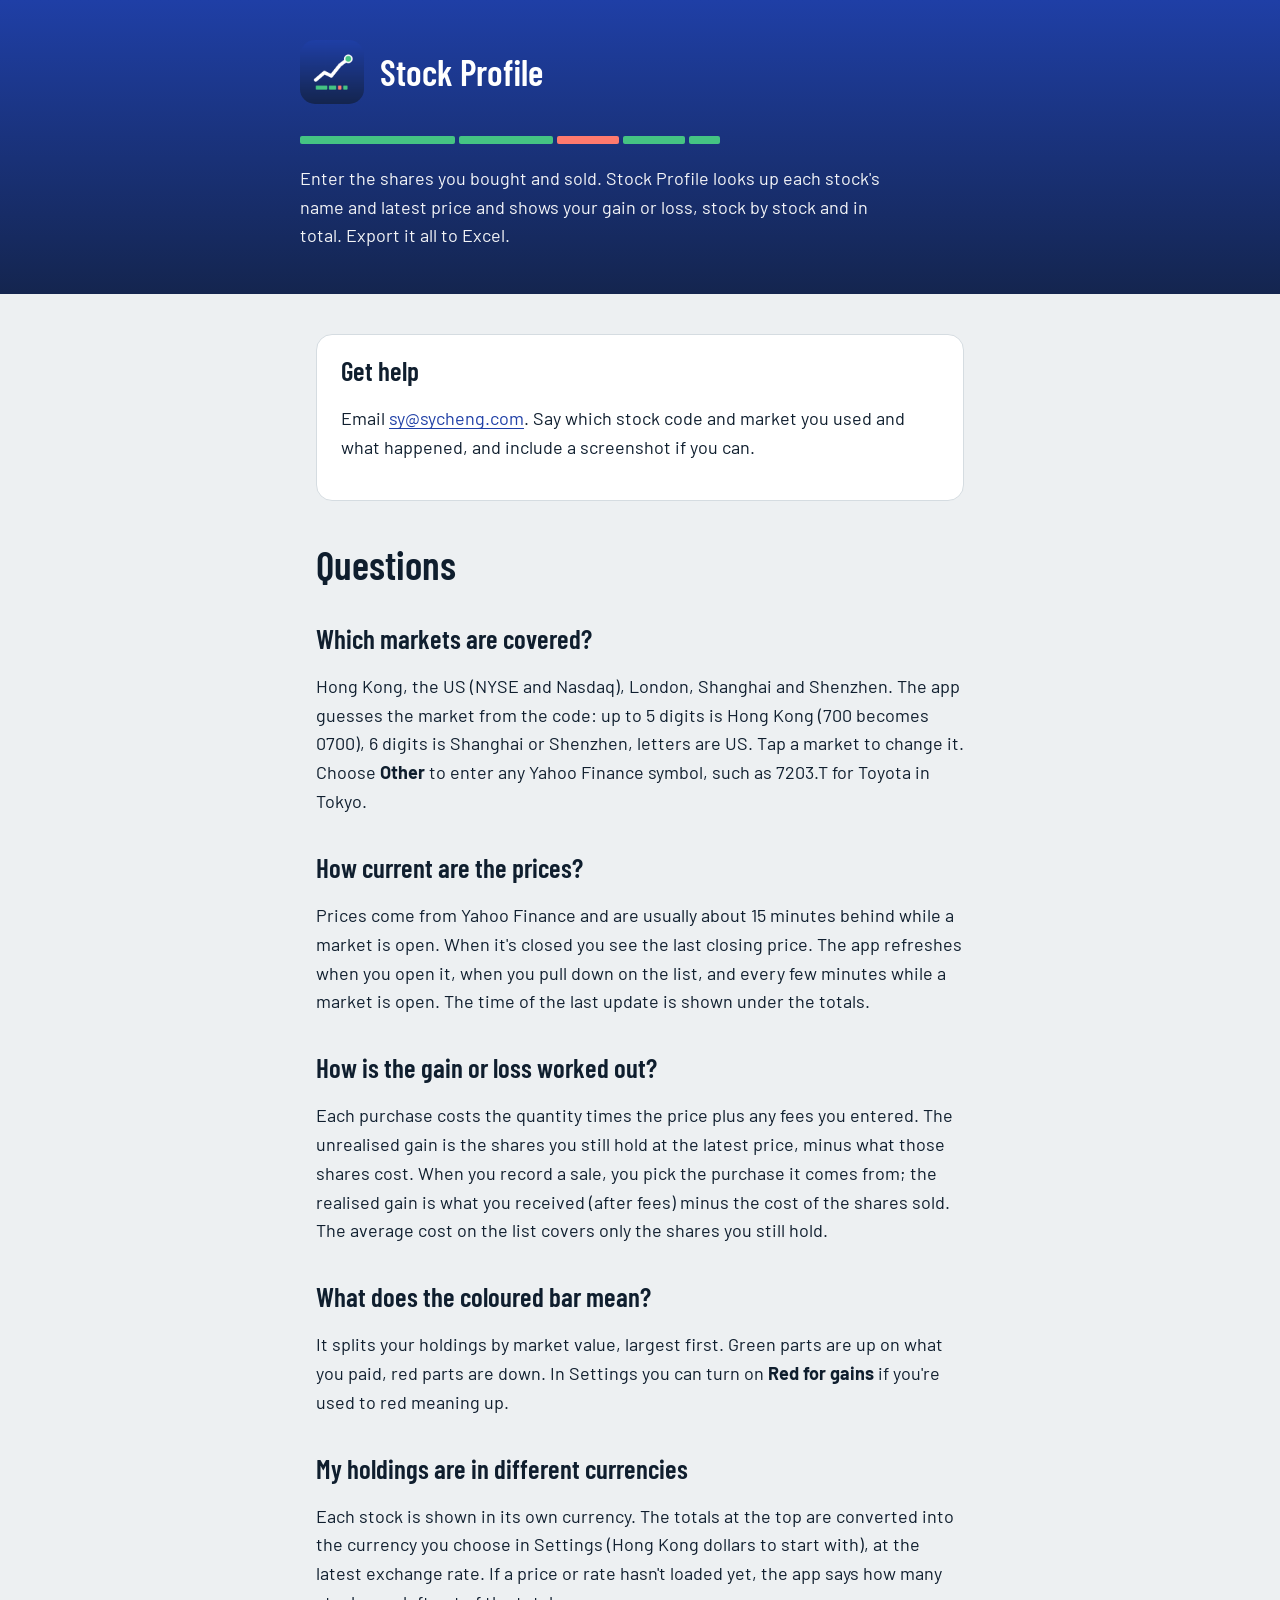
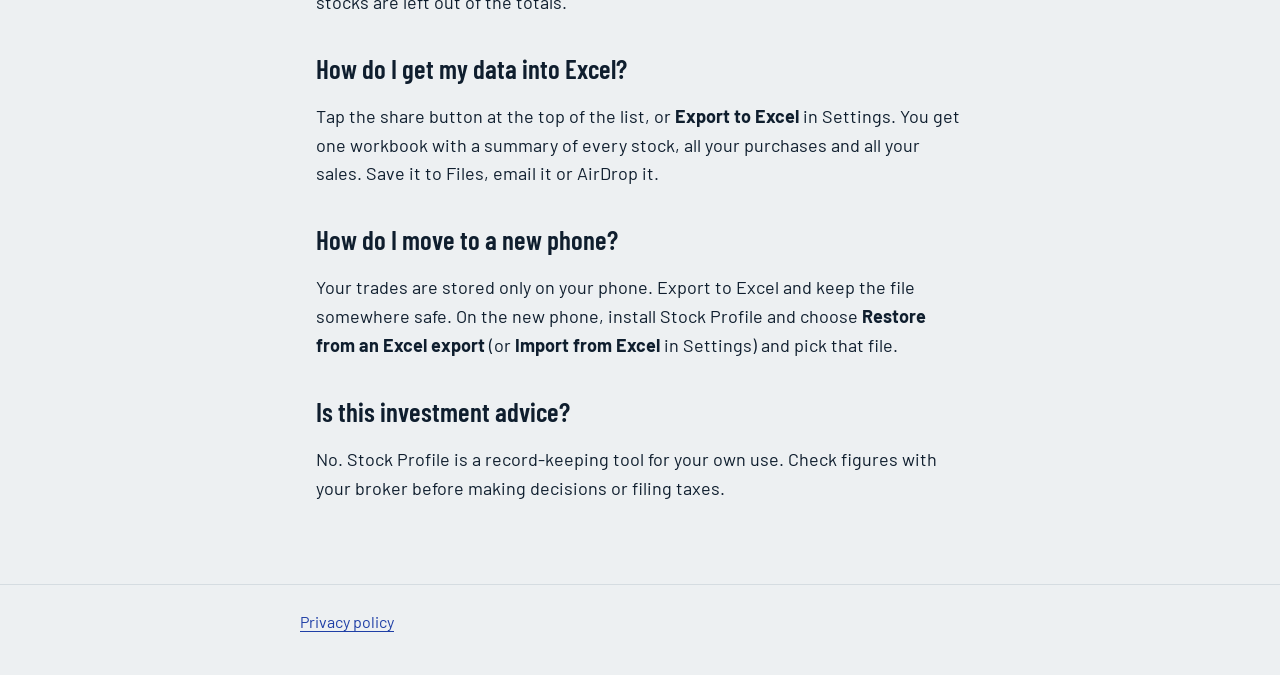
==== index.html @ df7291c9 "Support and privacy pages for Stock Profile Co-Authored-By: Claude Opus 5.5 <noreply@anthropic.com>" ====
<!doctype html>
<html lang="en">
<head>
  <title>Stock Profile: help and contact</title>
  <meta name="description" content="Help for Stock Profile, the app that shows the gain or loss on the shares you bought.">
  <meta charset="utf-8">
  <meta name="viewport" content="width=device-width, initial-scale=1">
  <link rel="icon" href="favicon.png">
  <link rel="apple-touch-icon" href="icon-180.png">
  <link rel="preconnect" href="https://fonts.googleapis.com">
  <link rel="preconnect" href="https://fonts.gstatic.com" crossorigin>
  <link href="https://fonts.googleapis.com/css2?family=Barlow:wght@400;600&family=Barlow+Condensed:wght@600&display=swap" rel="stylesheet">
  <link rel="stylesheet" href="style.css">
</head>
<body>
  <header class="band">
    <div class="wrap">
      <a class="brand" href="./"><img src="icon-180.png" alt=""><span>Stock Profile</span></a>
      <div class="tape" aria-hidden="true"><i style="flex:5"></i><i style="flex:3"></i><i class="down" style="flex:2"></i><i style="flex:2"></i><i style="flex:1"></i></div>
      <p>Enter the shares you bought and sold. Stock Profile looks up each stock's name and latest price and shows your gain or loss, stock by stock and in total. Export it all to Excel.</p>
    </div>
  </header>

  <main class="wrap">
    <section class="contact">
      <h2>Get help</h2>
      <p>Email <a href="mailto:sy@sycheng.com?subject=Stock%20Profile">sy@sycheng.com</a>. Say which stock code and market you used and what happened, and include a screenshot if you can.</p>
    </section>

    <h1>Questions</h1>

    <h2>Which markets are covered?</h2>
    <p>Hong Kong, the US (NYSE and Nasdaq), London, Shanghai and Shenzhen. The app guesses the market from the code: up to 5 digits is Hong Kong (700 becomes 0700), 6 digits is Shanghai or Shenzhen, letters are US. Tap a market to change it. Choose <b>Other</b> to enter any Yahoo Finance symbol, such as 7203.T for Toyota in Tokyo.</p>

    <h2>How current are the prices?</h2>
    <p>Prices come from Yahoo Finance and are usually about 15 minutes behind while a market is open. When it's closed you see the last closing price. The app refreshes when you open it, when you pull down on the list, and every few minutes while a market is open. The time of the last update is shown under the totals.</p>

    <h2>How is the gain or loss worked out?</h2>
    <p>Each purchase costs the quantity times the price plus any fees you entered. The unrealised gain is the shares you still hold at the latest price, minus what those shares cost. When you record a sale, you pick the purchase it comes from; the realised gain is what you received (after fees) minus the cost of the shares sold. The average cost on the list covers only the shares you still hold.</p>

    <h2>What does the coloured bar mean?</h2>
    <p>It splits your holdings by market value, largest first. Green parts are up on what you paid, red parts are down. In Settings you can turn on <b>Red for gains</b> if you're used to red meaning up.</p>

    <h2>My holdings are in different currencies</h2>
    <p>Each stock is shown in its own currency. The totals at the top are converted into the currency you choose in Settings (Hong Kong dollars to start with), at the latest exchange rate. If a price or rate hasn't loaded yet, the app says how many stocks are left out of the totals.</p>

    <h2>How do I get my data into Excel?</h2>
    <p>Tap the share button at the top of the list, or <b>Export to Excel</b> in Settings. You get one workbook with a summary of every stock, all your purchases and all your sales. Save it to Files, email it or AirDrop it.</p>

    <h2>How do I move to a new phone?</h2>
    <p>Your trades are stored only on your phone. Export to Excel and keep the file somewhere safe. On the new phone, install Stock Profile and choose <b>Restore from an Excel export</b> (or <b>Import from Excel</b> in Settings) and pick that file.</p>

    <h2>Is this investment advice?</h2>
    <p>No. Stock Profile is a record-keeping tool for your own use. Check figures with your broker before making decisions or filing taxes.</p>
  </main>

  <footer>
    <div class="wrap"><a href="privacy.html">Privacy policy</a></div>
  </footer>
</body>
</html>
---- style.css ----
:root {
  --band: #1f3fa6;
  --band-end: #14254f;
  --ink: #0f1e2e;
  --muted: #55636f;
  --mist: #edf0f2;
  --paper: #ffffff;
  --line: #d5dce1;
  --link: #1f3fa6;
  --up: #0b7a43;
  --down: #b8322a;
  color-scheme: light;
}
@media (prefers-color-scheme: dark) {
  :root:not([data-theme="light"]) {
    --band: #1a3080;
    --band-end: #0b1117;
    --ink: #e6ebef;
    --muted: #97a5b0;
    --mist: #0b1117;
    --paper: #141c24;
    --line: #26323d;
    --link: #8ca8ff;
    --up: #45c483;
    --down: #ff7a6e;
    color-scheme: dark;
  }
}
:root[data-theme="dark"] {
  --band: #1a3080;
  --band-end: #0b1117;
  --ink: #e6ebef;
  --muted: #97a5b0;
  --mist: #0b1117;
  --paper: #141c24;
  --line: #26323d;
  --link: #8ca8ff;
  --up: #45c483;
  --down: #ff7a6e;
  color-scheme: dark;
}
* { box-sizing: border-box; }
body {
  margin: 0;
  background: var(--mist);
  color: var(--ink);
  font: 18px/1.6 "Barlow", system-ui, sans-serif;
}
.band {
  background: linear-gradient(180deg, var(--band), var(--band-end));
  color: #fff;
  padding: 40px 16px 44px;
}
.wrap { max-width: 680px; margin: 0 auto; }
.brand {
  display: inline-flex;
  align-items: center;
  gap: 16px;
  color: #fff;
  text-decoration: none;
  font: 600 36px/1 "Barlow Condensed", system-ui, sans-serif;
}
.brand img { width: 64px; height: 64px; border-radius: 15px; }
/* The portfolio bar from the app's home screen. */
.tape { display: flex; gap: 4px; height: 8px; margin-top: 24px; max-width: 420px; }
.tape i { display: block; border-radius: 2px; background: #45c483; }
.tape i.down { background: #ff7a6e; }
.band p { margin: 20px 0 0; max-width: 34em; opacity: 0.95; }
main { padding: 8px 16px 64px; }
h1, h2 { font-family: "Barlow Condensed", system-ui, sans-serif; font-weight: 600; line-height: 1.15; }
h1 { font-size: 40px; margin: 40px 0 8px; }
h2 { font-size: 27px; margin: 36px 0 8px; }
p, li { max-width: 38em; }
a { color: var(--link); text-underline-offset: 3px; }
a:focus-visible { outline: 3px solid var(--link); outline-offset: 3px; border-radius: 4px; }
.contact {
  background: var(--paper);
  border: 1px solid var(--line);
  border-radius: 16px;
  padding: 20px 24px;
  margin-top: 32px;
}
.contact h2 { margin-top: 0; }
.meta { color: var(--muted); }
footer { border-top: 1px solid var(--line); padding: 24px 16px 40px; color: var(--muted); font-size: 16px; }
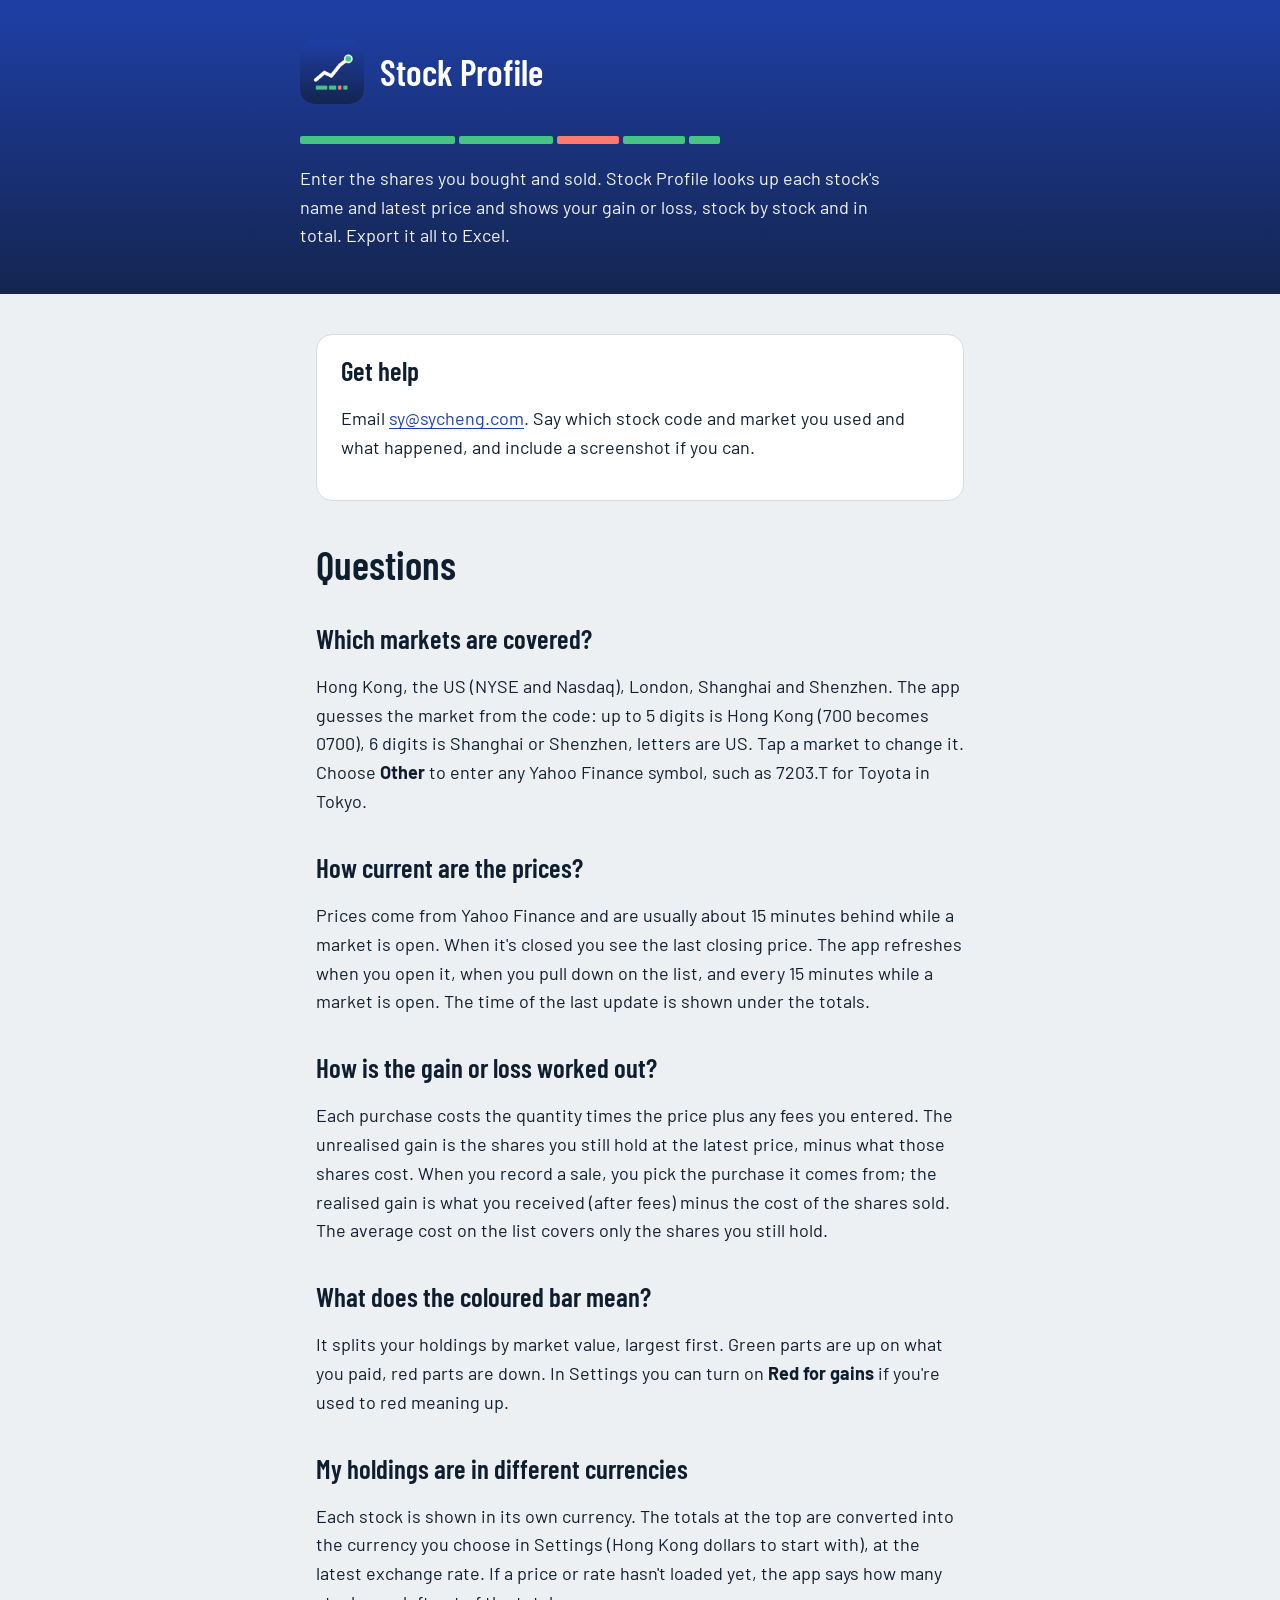
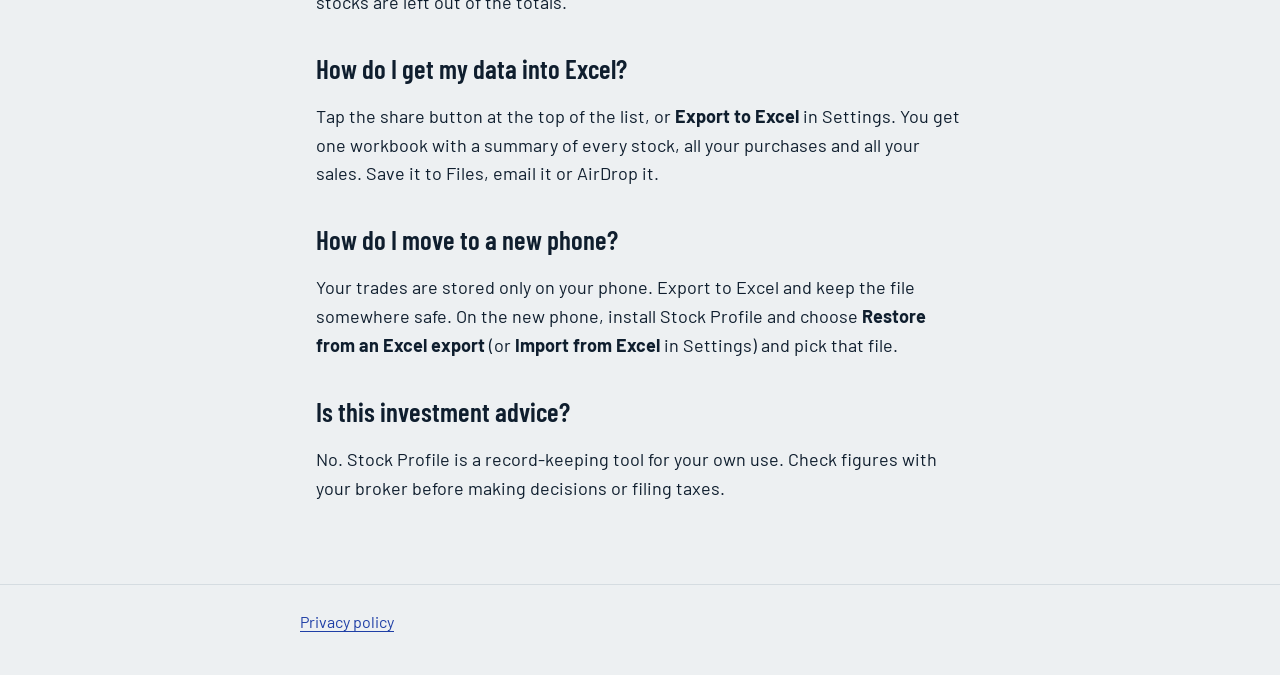
==== commit d6a47e19: "Support page: prices refresh every 15 minutes Co-Authored-By: Claude Opus 5.5 <noreply@anthropic.com" ====
--- a/index.html
+++ b/index.html
@@ -33,7 +33,7 @@
     <p>Hong Kong, the US (NYSE and Nasdaq), London, Shanghai and Shenzhen. The app guesses the market from the code: up to 5 digits is Hong Kong (700 becomes 0700), 6 digits is Shanghai or Shenzhen, letters are US. Tap a market to change it. Choose <b>Other</b> to enter any Yahoo Finance symbol, such as 7203.T for Toyota in Tokyo.</p>
 
     <h2>How current are the prices?</h2>
-    <p>Prices come from Yahoo Finance and are usually about 15 minutes behind while a market is open. When it's closed you see the last closing price. The app refreshes when you open it, when you pull down on the list, and every few minutes while a market is open. The time of the last update is shown under the totals.</p>
+    <p>Prices come from Yahoo Finance and are usually about 15 minutes behind while a market is open. When it's closed you see the last closing price. The app refreshes when you open it, when you pull down on the list, and every 15 minutes while a market is open. The time of the last update is shown under the totals.</p>
 
     <h2>How is the gain or loss worked out?</h2>
     <p>Each purchase costs the quantity times the price plus any fees you entered. The unrealised gain is the shares you still hold at the latest price, minus what those shares cost. When you record a sale, you pick the purchase it comes from; the realised gain is what you received (after fees) minus the cost of the shares sold. The average cost on the list covers only the shares you still hold.</p>
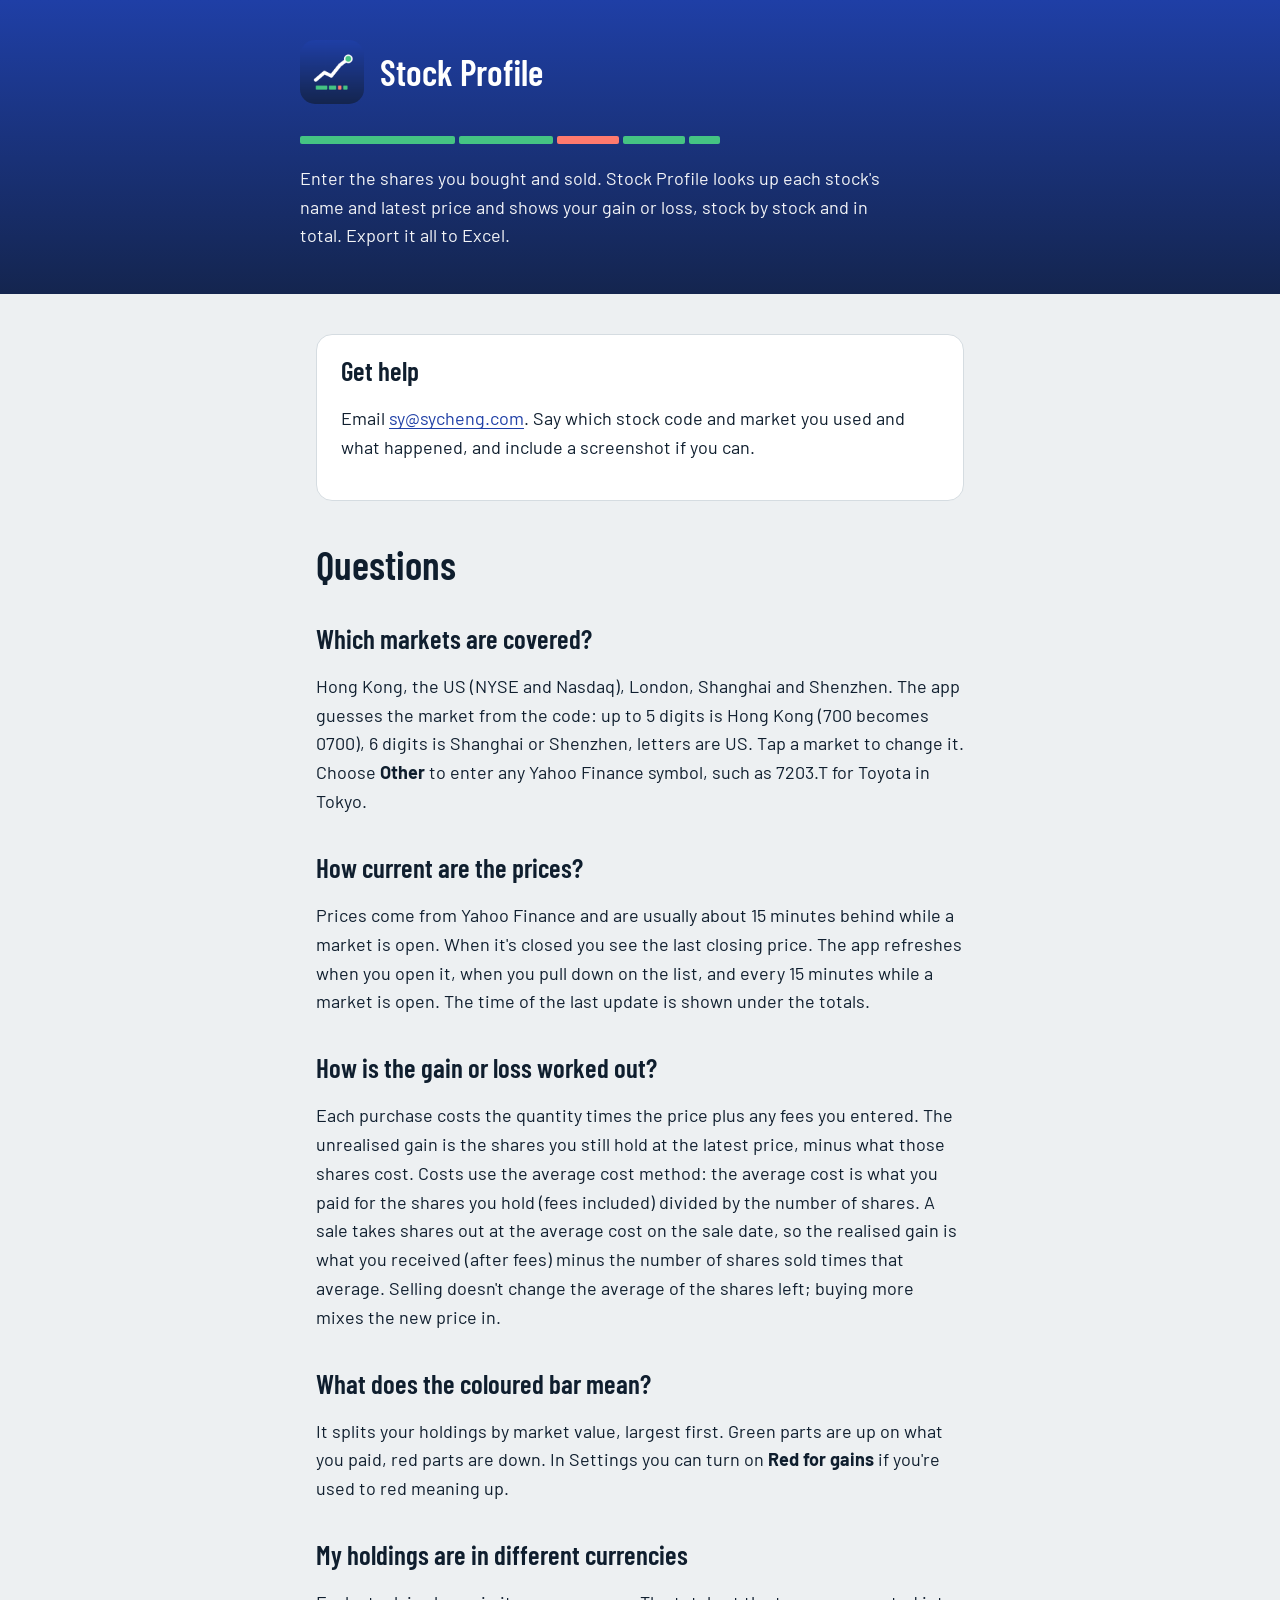
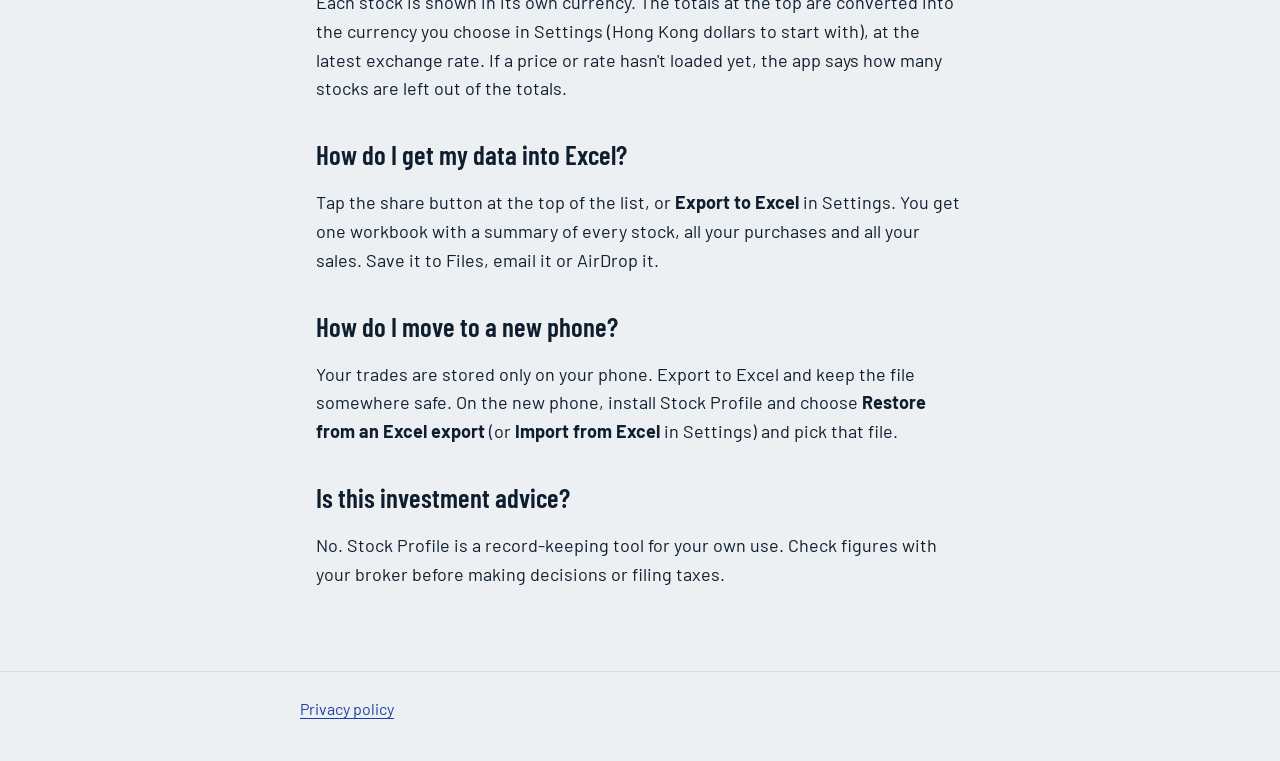
==== commit 06f2fa43: "Support page: explain the average cost method Co-Authored-By: Claude Opus 5.5 <noreply@anthropic.com" ====
--- a/index.html
+++ b/index.html
@@ -36,7 +36,7 @@
     <p>Prices come from Yahoo Finance and are usually about 15 minutes behind while a market is open. When it's closed you see the last closing price. The app refreshes when you open it, when you pull down on the list, and every 15 minutes while a market is open. The time of the last update is shown under the totals.</p>
 
     <h2>How is the gain or loss worked out?</h2>
-    <p>Each purchase costs the quantity times the price plus any fees you entered. The unrealised gain is the shares you still hold at the latest price, minus what those shares cost. When you record a sale, you pick the purchase it comes from; the realised gain is what you received (after fees) minus the cost of the shares sold. The average cost on the list covers only the shares you still hold.</p>
+    <p>Each purchase costs the quantity times the price plus any fees you entered. The unrealised gain is the shares you still hold at the latest price, minus what those shares cost. Costs use the average cost method: the average cost is what you paid for the shares you hold (fees included) divided by the number of shares. A sale takes shares out at the average cost on the sale date, so the realised gain is what you received (after fees) minus the number of shares sold times that average. Selling doesn't change the average of the shares left; buying more mixes the new price in.</p>
 
     <h2>What does the coloured bar mean?</h2>
     <p>It splits your holdings by market value, largest first. Green parts are up on what you paid, red parts are down. In Settings you can turn on <b>Red for gains</b> if you're used to red meaning up.</p>
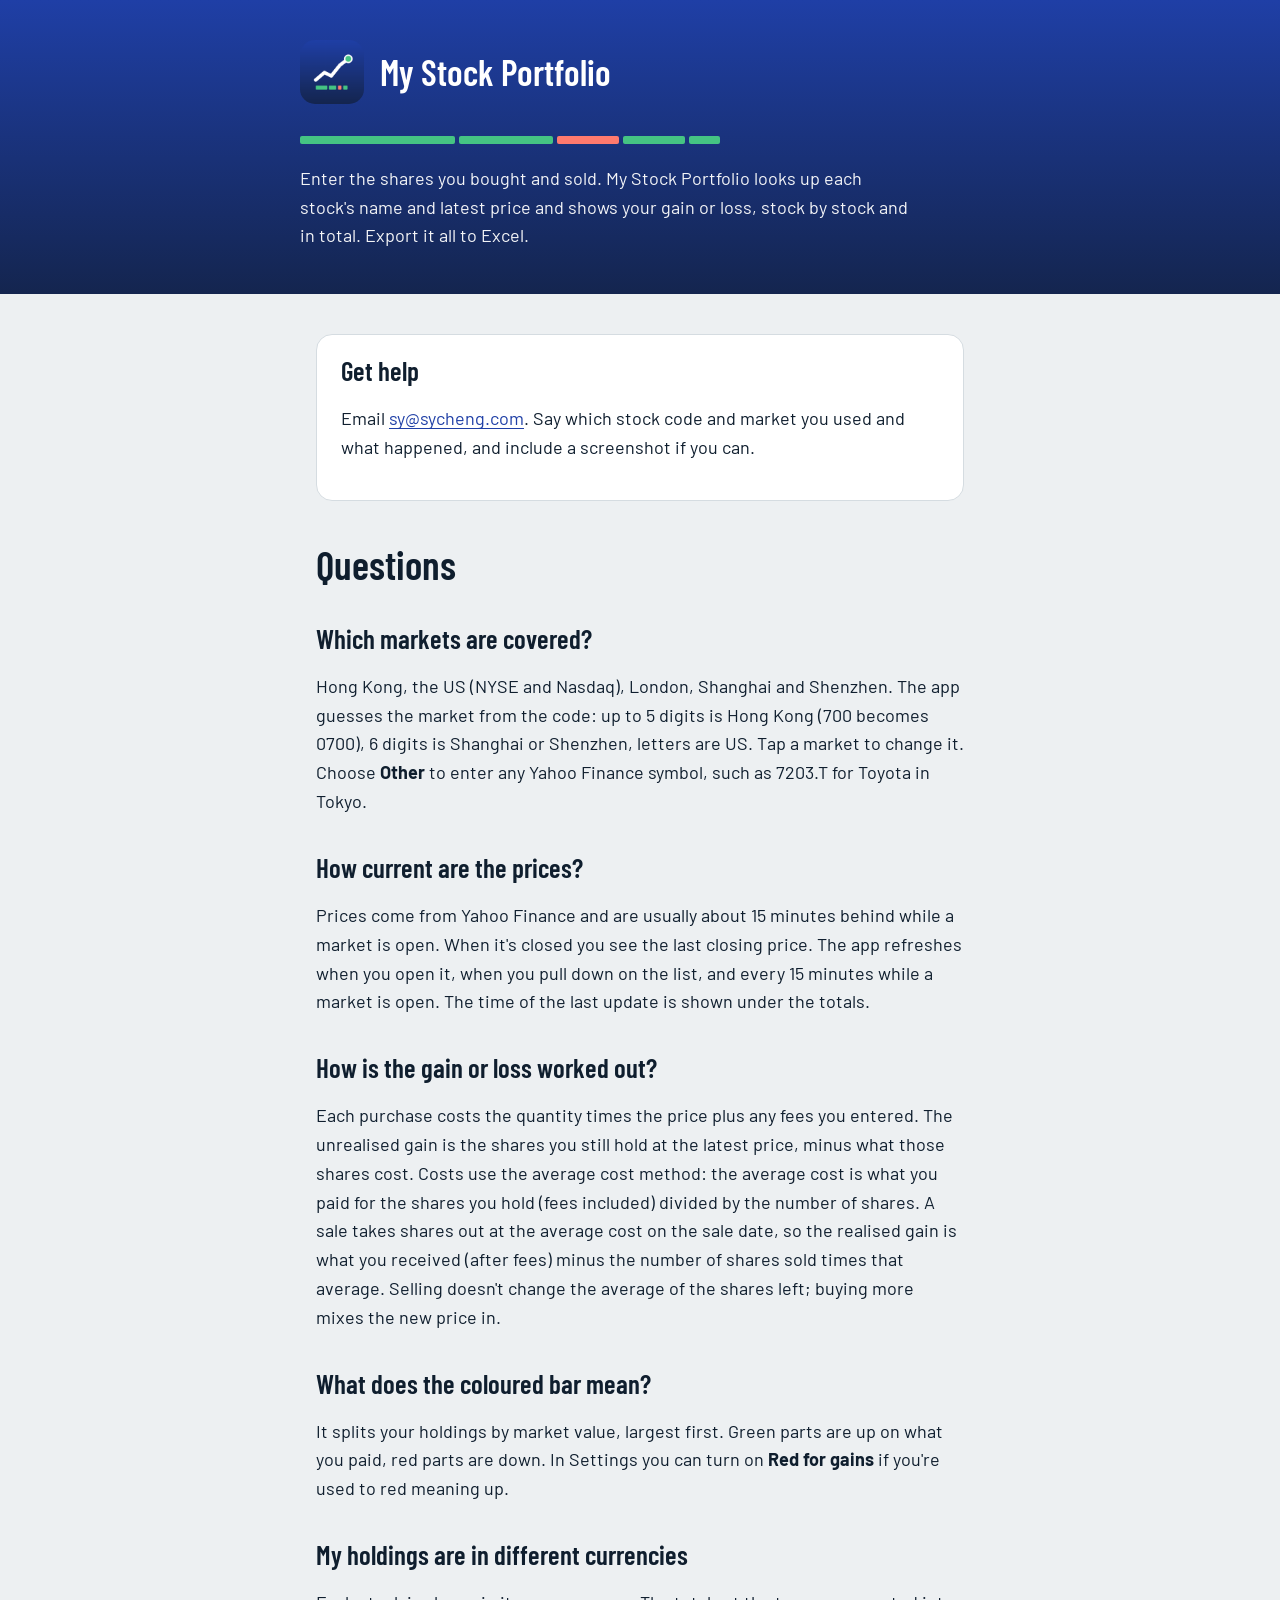
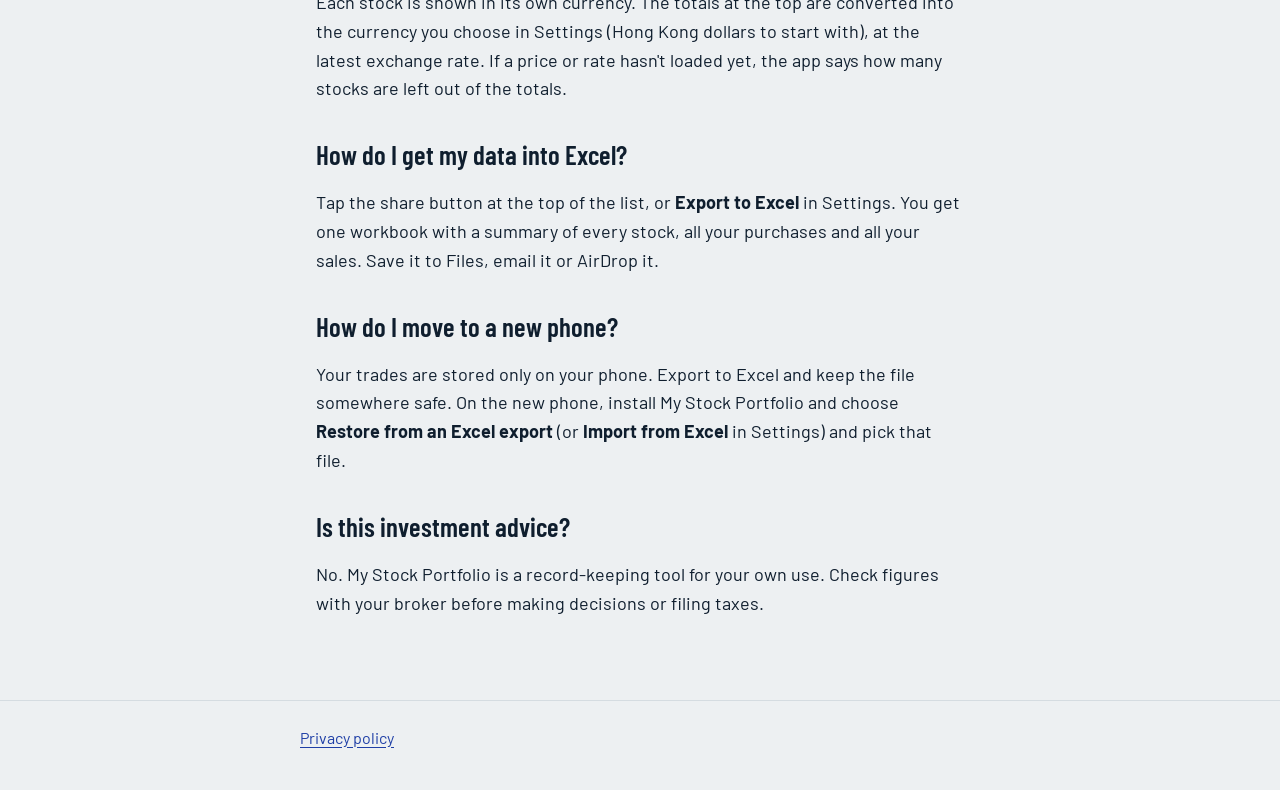
==== commit 648e5851: "Rename the app to My Stock Portfolio Co-Authored-By: Claude Opus 5.5 <noreply@anthropic.com>" ====
--- a/index.html
+++ b/index.html
@@ -1,8 +1,8 @@
 <!doctype html>
 <html lang="en">
 <head>
-  <title>Stock Profile: help and contact</title>
-  <meta name="description" content="Help for Stock Profile, the app that shows the gain or loss on the shares you bought.">
+  <title>My Stock Portfolio: help and contact</title>
+  <meta name="description" content="Help for My Stock Portfolio, the app that shows the gain or loss on the shares you bought.">
   <meta charset="utf-8">
   <meta name="viewport" content="width=device-width, initial-scale=1">
   <link rel="icon" href="favicon.png">
@@ -15,9 +15,9 @@
 <body>
   <header class="band">
     <div class="wrap">
-      <a class="brand" href="./"><img src="icon-180.png" alt=""><span>Stock Profile</span></a>
+      <a class="brand" href="./"><img src="icon-180.png" alt=""><span>My Stock Portfolio</span></a>
       <div class="tape" aria-hidden="true"><i style="flex:5"></i><i style="flex:3"></i><i class="down" style="flex:2"></i><i style="flex:2"></i><i style="flex:1"></i></div>
-      <p>Enter the shares you bought and sold. Stock Profile looks up each stock's name and latest price and shows your gain or loss, stock by stock and in total. Export it all to Excel.</p>
+      <p>Enter the shares you bought and sold. My Stock Portfolio looks up each stock's name and latest price and shows your gain or loss, stock by stock and in total. Export it all to Excel.</p>
     </div>
   </header>
 
@@ -48,10 +48,10 @@
     <p>Tap the share button at the top of the list, or <b>Export to Excel</b> in Settings. You get one workbook with a summary of every stock, all your purchases and all your sales. Save it to Files, email it or AirDrop it.</p>
 
     <h2>How do I move to a new phone?</h2>
-    <p>Your trades are stored only on your phone. Export to Excel and keep the file somewhere safe. On the new phone, install Stock Profile and choose <b>Restore from an Excel export</b> (or <b>Import from Excel</b> in Settings) and pick that file.</p>
+    <p>Your trades are stored only on your phone. Export to Excel and keep the file somewhere safe. On the new phone, install My Stock Portfolio and choose <b>Restore from an Excel export</b> (or <b>Import from Excel</b> in Settings) and pick that file.</p>
 
     <h2>Is this investment advice?</h2>
-    <p>No. Stock Profile is a record-keeping tool for your own use. Check figures with your broker before making decisions or filing taxes.</p>
+    <p>No. My Stock Portfolio is a record-keeping tool for your own use. Check figures with your broker before making decisions or filing taxes.</p>
   </main>
 
   <footer>
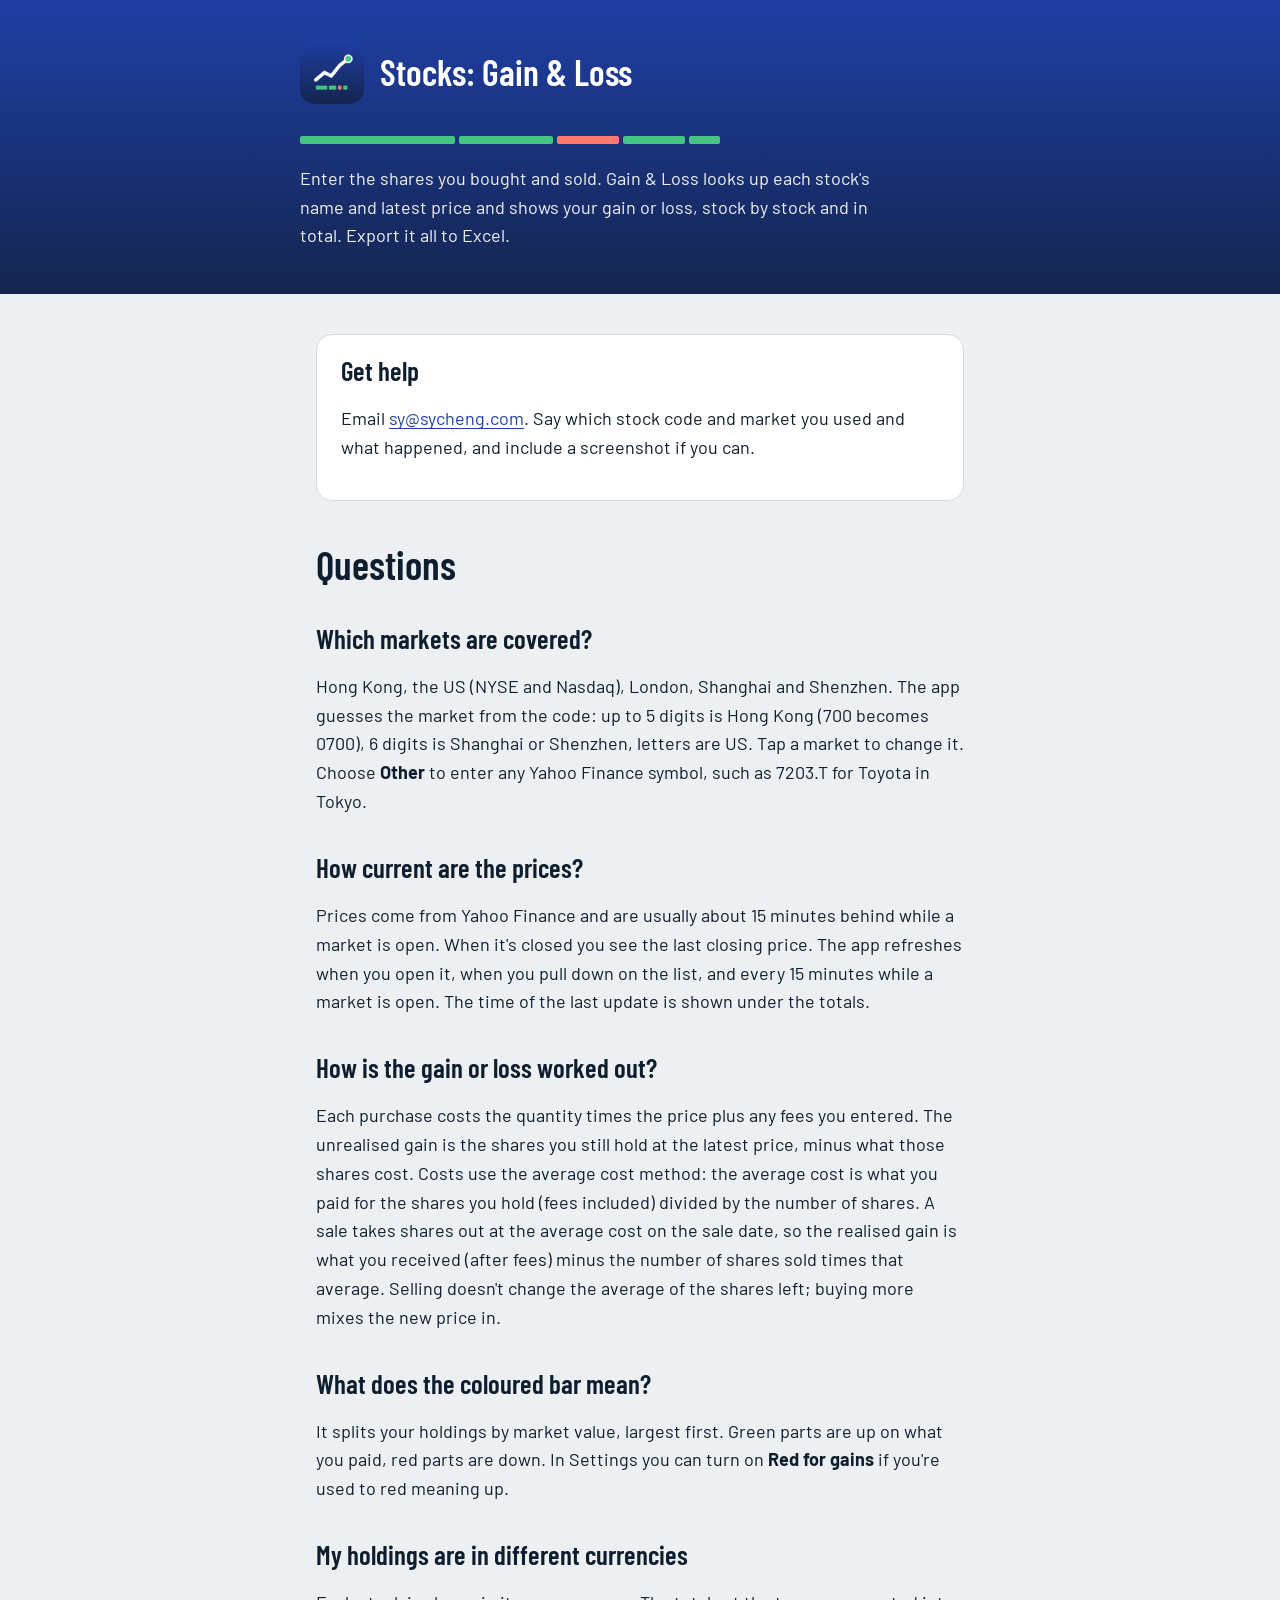
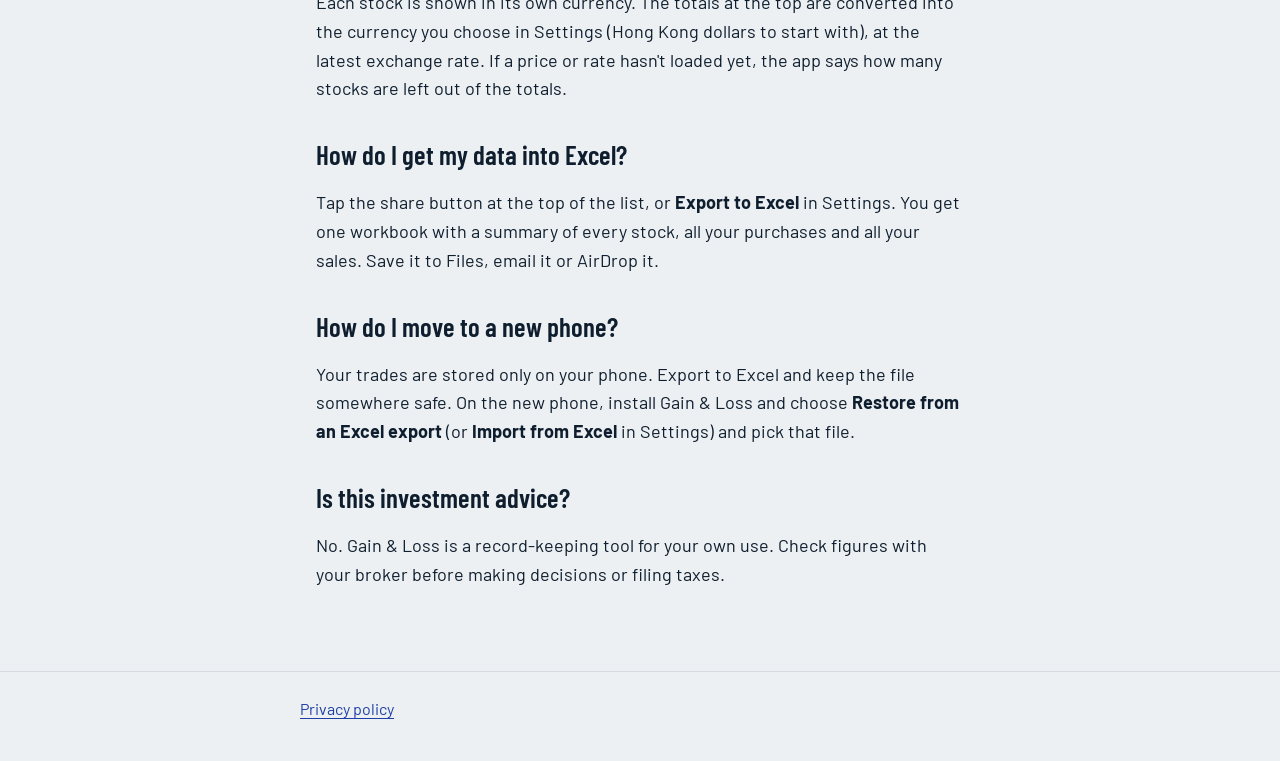
==== commit e8edb1b5: "Rename the app to Stocks: Gain & Loss Co-Authored-By: Claude Opus 5.5 <noreply@anthropic.com>" ====
--- a/index.html
+++ b/index.html
@@ -1,8 +1,8 @@
 <!doctype html>
 <html lang="en">
 <head>
-  <title>My Stock Portfolio: help and contact</title>
-  <meta name="description" content="Help for My Stock Portfolio, the app that shows the gain or loss on the shares you bought.">
+  <title>Stocks: Gain &amp; Loss — help and contact</title>
+  <meta name="description" content="Help for Gain &amp; Loss, the app that shows the gain or loss on the shares you bought.">
   <meta charset="utf-8">
   <meta name="viewport" content="width=device-width, initial-scale=1">
   <link rel="icon" href="favicon.png">
@@ -15,9 +15,9 @@
 <body>
   <header class="band">
     <div class="wrap">
-      <a class="brand" href="./"><img src="icon-180.png" alt=""><span>My Stock Portfolio</span></a>
+      <a class="brand" href="./"><img src="icon-180.png" alt=""><span>Stocks: Gain &amp; Loss</span></a>
       <div class="tape" aria-hidden="true"><i style="flex:5"></i><i style="flex:3"></i><i class="down" style="flex:2"></i><i style="flex:2"></i><i style="flex:1"></i></div>
-      <p>Enter the shares you bought and sold. My Stock Portfolio looks up each stock's name and latest price and shows your gain or loss, stock by stock and in total. Export it all to Excel.</p>
+      <p>Enter the shares you bought and sold. Gain &amp; Loss looks up each stock's name and latest price and shows your gain or loss, stock by stock and in total. Export it all to Excel.</p>
     </div>
   </header>
 
@@ -48,10 +48,10 @@
     <p>Tap the share button at the top of the list, or <b>Export to Excel</b> in Settings. You get one workbook with a summary of every stock, all your purchases and all your sales. Save it to Files, email it or AirDrop it.</p>
 
     <h2>How do I move to a new phone?</h2>
-    <p>Your trades are stored only on your phone. Export to Excel and keep the file somewhere safe. On the new phone, install My Stock Portfolio and choose <b>Restore from an Excel export</b> (or <b>Import from Excel</b> in Settings) and pick that file.</p>
+    <p>Your trades are stored only on your phone. Export to Excel and keep the file somewhere safe. On the new phone, install Gain &amp; Loss and choose <b>Restore from an Excel export</b> (or <b>Import from Excel</b> in Settings) and pick that file.</p>
 
     <h2>Is this investment advice?</h2>
-    <p>No. My Stock Portfolio is a record-keeping tool for your own use. Check figures with your broker before making decisions or filing taxes.</p>
+    <p>No. Gain &amp; Loss is a record-keeping tool for your own use. Check figures with your broker before making decisions or filing taxes.</p>
   </main>
 
   <footer>
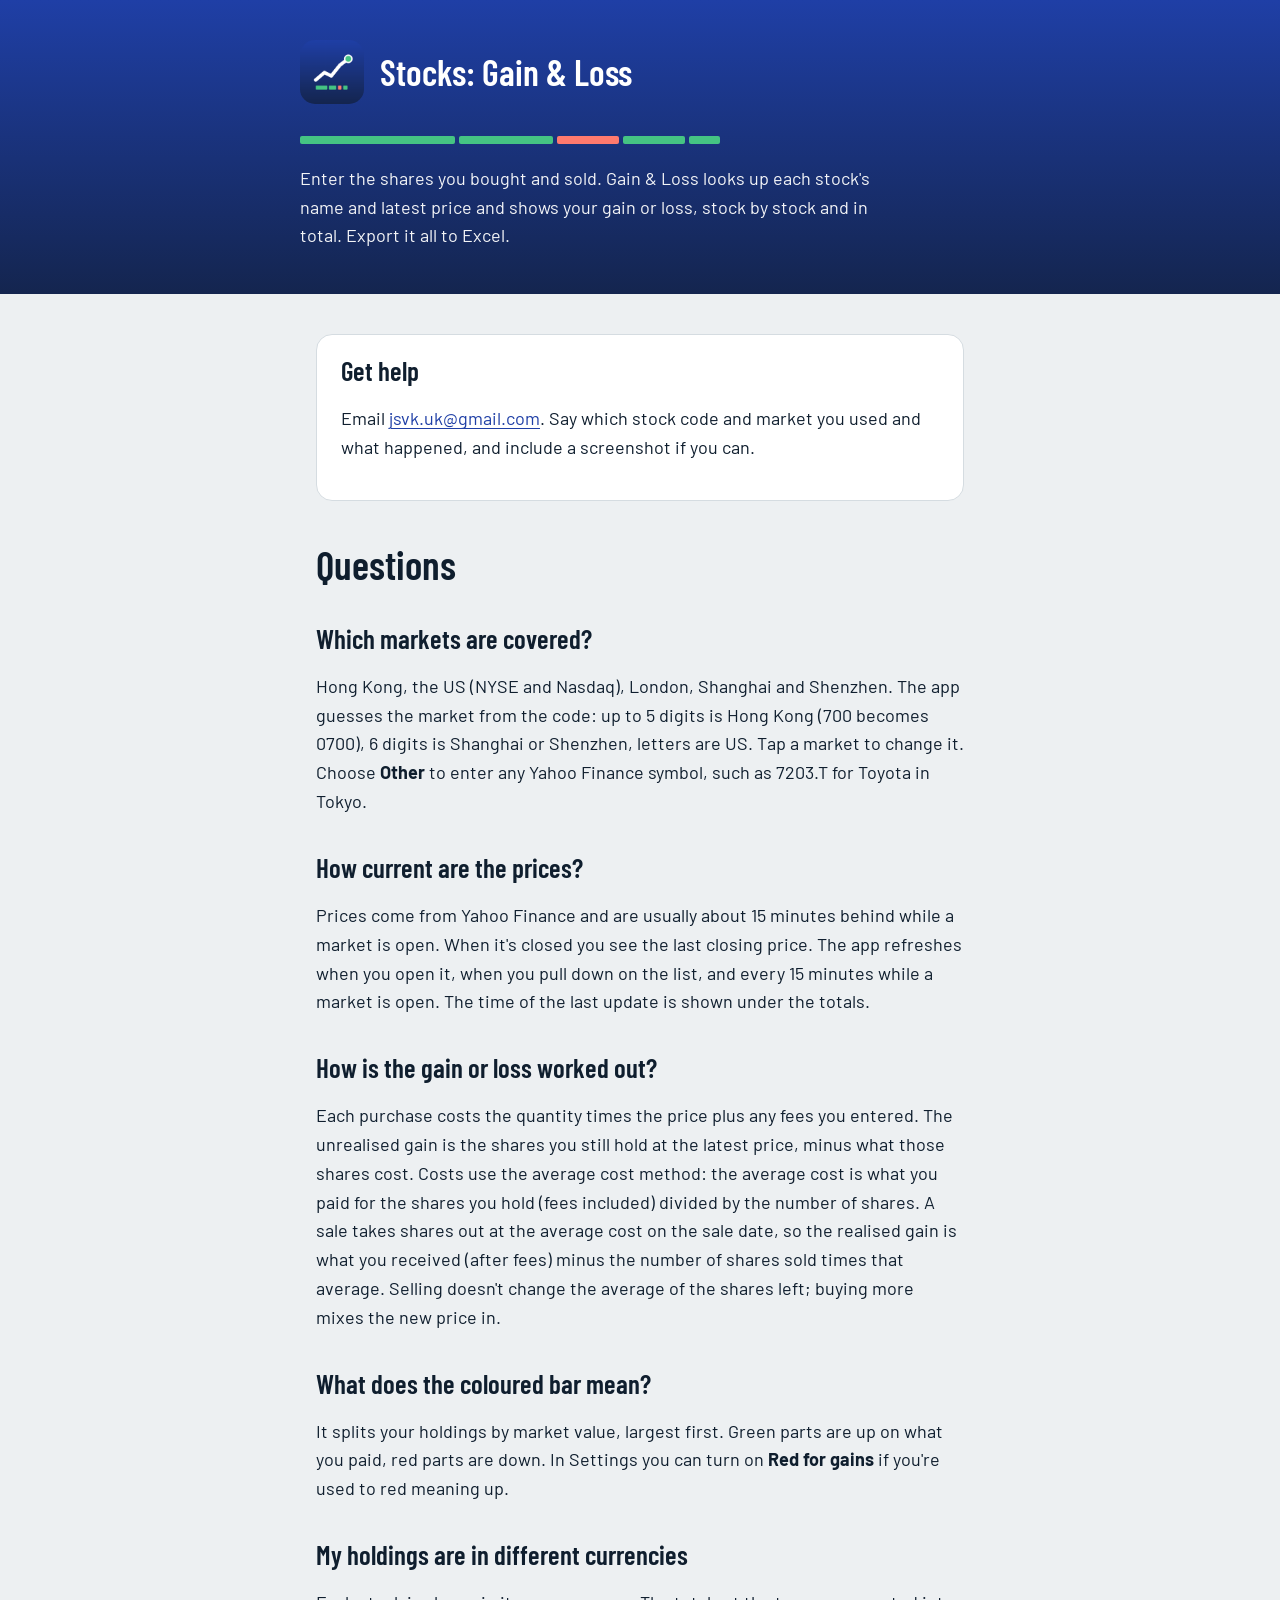
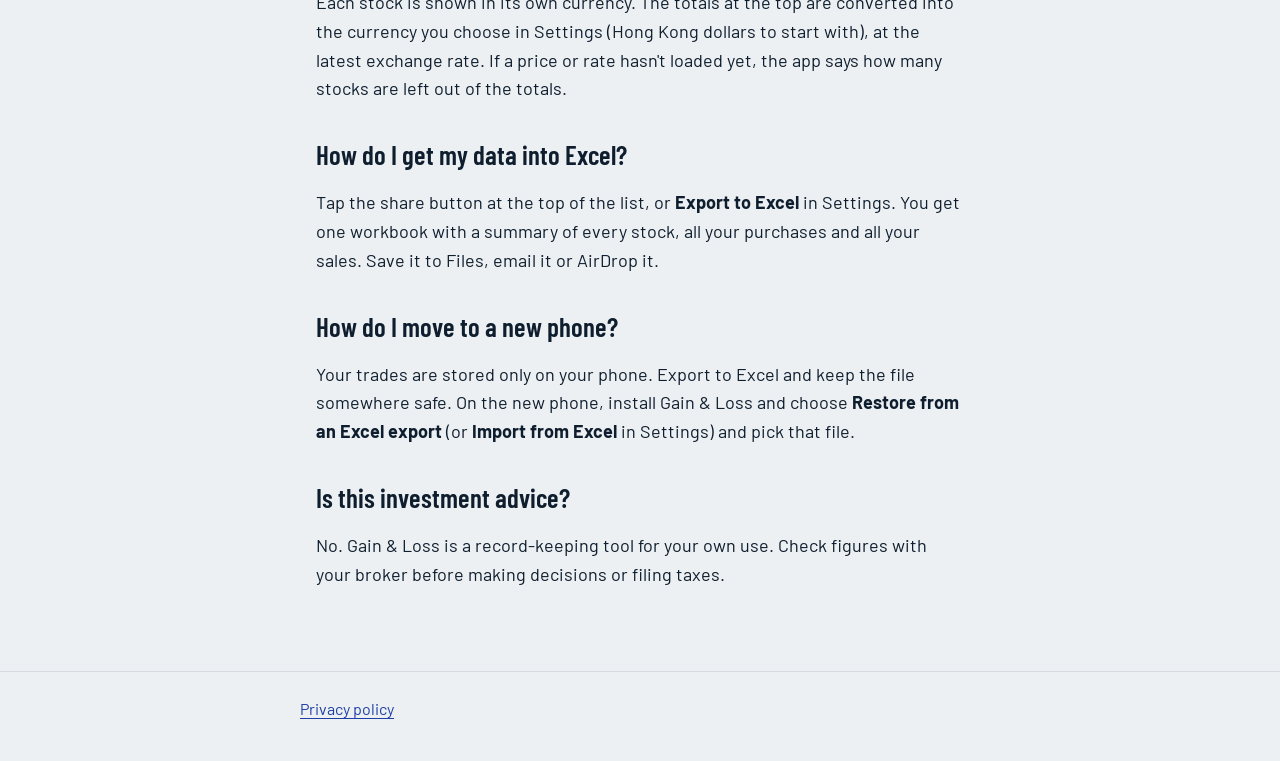
==== commit 682aad11: "Contact email is now jsvk.uk@gmail.com The privacy policy effective date moves to 11 November 2026 f" ====
--- a/index.html
+++ b/index.html
@@ -24,7 +24,7 @@
   <main class="wrap">
     <section class="contact">
       <h2>Get help</h2>
-      <p>Email <a href="mailto:sy@sycheng.com?subject=Stock%20Profile">sy@sycheng.com</a>. Say which stock code and market you used and what happened, and include a screenshot if you can.</p>
+      <p>Email <a href="mailto:jsvk.uk@gmail.com?subject=Stock%20Profile">jsvk.uk@gmail.com</a>. Say which stock code and market you used and what happened, and include a screenshot if you can.</p>
     </section>
 
     <h1>Questions</h1>
